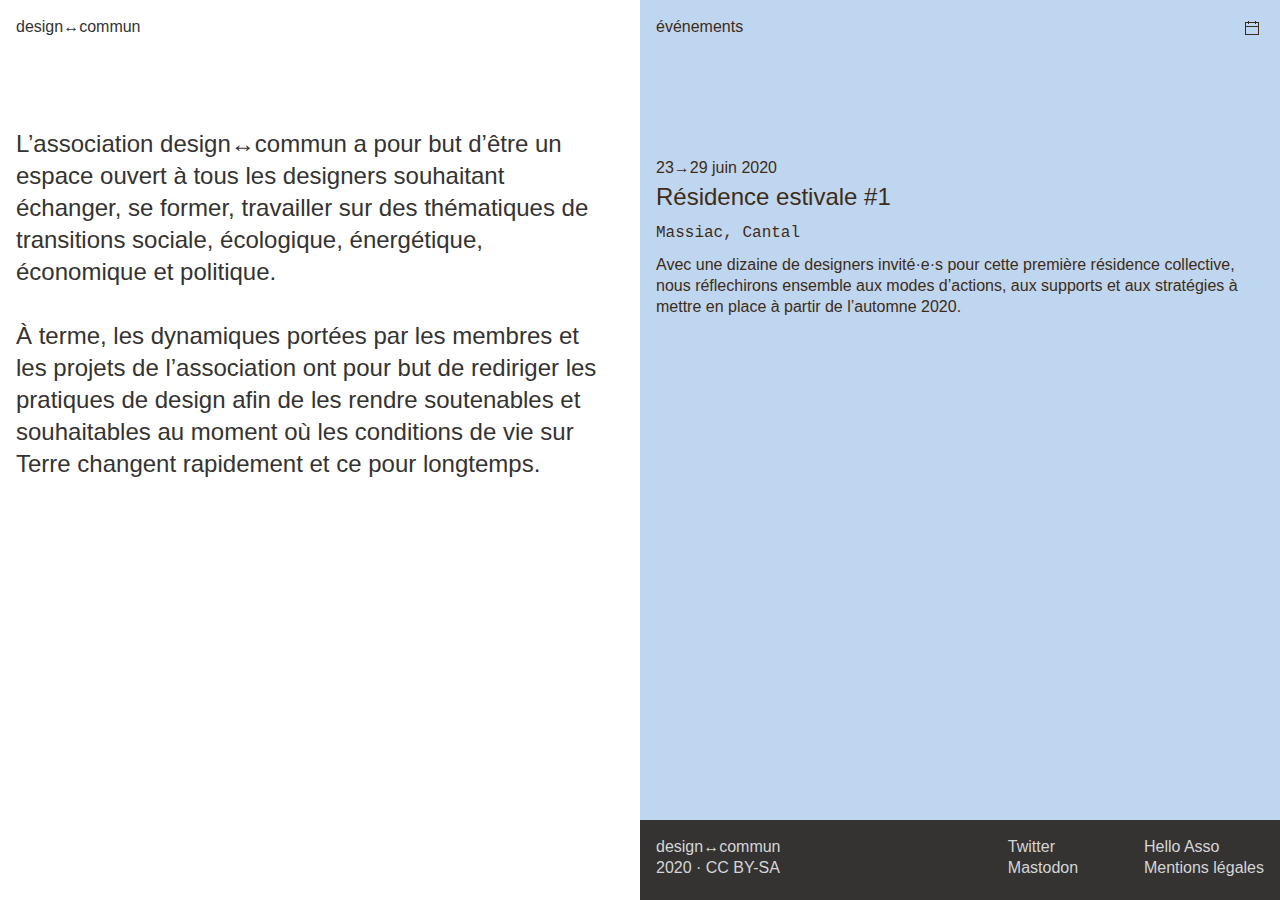
==== index.html @ 3187ff62 "Fix event microdata" ====
<!DOCTYPE html>
<html lang="fr">
	<head>
		<meta charset="UTF-8" />
		<meta name=viewport content="width=device-width, initial-scale=1">
		<title>design↔commun</title>
		<meta name="keywords" content="design, commun, transition, anthropocene" />
		<meta name="description" content="L’association design↔commun a pour but d’être un espace ouvert à tous les designers souhaitant échanger, se former, travailler sur des thématiques de transitions sociale, écologique, énergétique, économique et politique.">
		<meta name="robots" content="index,follow,noodp">

		<meta name="theme-color" content="#ffffff">
		<link rel="icon" href="favicon.svg">
		<link rel="shortcut icon" href="favicon.ico">
		<link rel="mask-icon" href="mask-icon.svg" color="#000000">
		<link rel="apple-touch-icon" href="/assets/favicons/apple-touch-icon.png">
		<link rel="icon" type="image/png" sizes="32x32" href="/assets/favicons/favicon-32x32.png">
		<link rel="icon" type="image/png" sizes="16x16" href="/assets/favicons/favicon-16x16.png">
		<link rel="mask-icon" href="/assets/favicons/safari-pinned-tab.svg" color="#000000">
		<link rel="manifest" href="manifest.json">

		<meta property="og:title" content="design↔commun">
		<meta property="og:type" content="website">
		<meta property="og:site_name" content="design↔commun">
		<meta property="og:description" content="L’association design↔commun a pour but d’être un espace ouvert à tous les designers souhaitant échanger, se former, travailler sur des thématiques de transitions sociale, écologique, énergétique, économique et politique.">
		<meta property="og:url" content="http://designcommun.fr">
		<meta property="og:image" content="/assets/img/design-commun-logo-white-square.png">
		<meta property="og:image:type" content="image/png" />
		<meta property="og:image:width" content="512" />
		<meta property="og:image:height" content="512" />
		<meta property="og:image:alt" content="Logo">
		<meta name="twitter:card" content="summary">
		<meta name="twitter:title" content="design↔commun">
		<meta name="twitter:description" content="L’association design↔commun a pour but d’être un espace ouvert à tous les designers souhaitant échanger, se former, travailler sur des thématiques de transitions sociale, écologique, énergétique, économique et politique.">
		<meta name="twitter:image" content="/assets/img/design-commun-logo-white-square.png">
		<meta name="twitter:image:alt" content="Logo">
			
		<link rel='stylesheet' href='assets/css/styles.css'/>
	
	</head>

	<body id="home">

		<div class="container">
			
			<div id="intro">
				<header role="banner">
					<nav role="navigation">
						<h1><a href="index.html">design↔commun</a></h1>
					</nav>
				</header>

				<section>
					<p>L’association design↔commun a pour but d’être un espace ouvert à tous les designers souhaitant échanger, se former, travailler sur des thématiques de transitions sociale, écologique, énergétique, économique et politique.</p>
					<p>À terme, les dynamiques portées par les membres et les projets de l’association ont pour but de rediriger les pratiques de design afin de les rendre soutenables et souhaitables au moment où les conditions de vie sur Terre changent rapidement et ce pour longtemps.</p>
					<!--<a class="btn" href="https://www.helloasso.com/associations/design-commun">Rejoindre l’association</a>-->
				</section>
			</div>

			<main role="main">
				
				<section id="events" class="section">
					<header>
						<h2>événements</h2>
						<svg aria-hidden="true" width="24" height="24" viewBox="0 0 24 24" fill="none" xmlns="http://www.w3.org/2000/svg">
							<path fill-rule="evenodd" clip-rule="evenodd" d="M6 10H18V7H6V10ZM18 11H6V18H18V11ZM5 11V10V7V6H6H18H19V7V10V11V18V19H18H6H5V18V11Z" fill="currentColor"/>
							<rect x="8" y="5" width="1" height="3" fill="currentColor"/>
							<rect x="15" y="5" width="1" height="3" fill="currentColor"/>
						</svg>
					</header>

					<article class="event" itemscope itemtype="http://schema.org/Event">
						<header>
							<h3 class="event__title" itemprop="name">Résidence estivale #1</h3>
							<span aria-label="Date : du" class="event__date">
								<time datetime="2020-06-23">23</time><span aria-label="au">→</span><time datetime="2020-06-29">29 juin 2020</time>
								<meta itemprop="startDate" content="2020-06-23" />
								<meta itemprop="endDate" content="2020-06-29" />
							</span> <br>
						</header>
						<p class="event__location" aria-label="Lieu" itemprop="location" itemscope itemtype="http://schema.org/Place">
							<span itemprop="address" itemscope itemtype="http://schema.org/PostalAddress">
								<span itemprop="addressLocality">Massiac</span>, <span itemprop="addressRegion">Cantal</span>
								<meta itemprop="postalCode" content="15500" />
								<meta itemprop="addressCountry" content="France" />
							</span>
						</p>
						<p class="event__description" itemprop="description">Avec une dizaine de designers invité·e·s pour cette première résidence collective, nous réflechirons ensemble aux modes d’actions, aux supports et aux stratégies à mettre en place à partir de l’automne 2020.</p>
					</article>
				</section>

				<footer role="contentinfo">
					<p>design↔commun <br>2020 · <a href="https://creativecommons.org/licenses/by-sa/4.0/deed.fr"><abbr title="Attribution - Partage dans les Mêmes Conditions">CC BY-SA</abbr></a></p>
					<ul>
						<li><a href="https://twitter.com/designcommun">Twitter</a></li>
				<li><a href="https://mastodon.design/designcommun">Mastodon</a></li>
						<li><a href="https://www.helloasso.com/associations/design-commun">Hello Asso</a></li>
						<li><a href="mentions-legales.html">Mentions légales</a></li>
					</ul>
				</footer>

			</main>

		</div>
	
		<script type="application/ld+json">
		{
			"@context": "http://schema.org",
			"@type": "Organization",
			"name": "design↔commun",
			"url": "http://designcommun.fr",
			"address": {
				"@type": "PostalAddress",
				"addressLocality": "Les Lilas, France",
				"postalCode": "93260",
				"streetAddress": "21 rue Jules David"
			},
			"founder": [
				{
					"@type": "Person",
					"name": "Gauthier Roussilhe"
				},
				{
					"@type": "Person",
					"name": "Timothée Goguely"
				}
			],
			"foundingDate": "2020"
		}
		</script>
	</body>

</html>
---- assets/css/styles.css ----
/* Variables */
:root {
  --color-gray-light: #D5D6D7;
  --color-gray-dark: #343332;
  --color-30-dark: #402B17;
  --color-210-light: #BED6EF;
}

* {
  box-sizing: border-box;
}

html, body {
  position: relative;
  height: 100%;
  max-width: 100vw;
  overflow-x: hidden;
  font-size: 1rem;
}

body {
  background-color: #fff;
  color: var(--color-gray-dark);
	font-family: "Arial", sans-serif;
  -webkit-font-smoothing: antialiased;
  -moz-osx-font-smoothing: grayscale;
  line-height: 1.333;
  margin: 0;
}

::-moz-selection {
  color: #fff;
  background: var(--color-gray-dark);
}
::selection {
  color: #fff;
  background: var(--color-gray-dark);
}

/* Headings */
h1, h2, h3, h4, h5, h6 {
  font-weight: normal;
  font-size: 1.5rem;
  margin: 1.333rem 0;
}

/* Links */
a {
  text-decoration: none;
  color: inherit;
}

abbr {
  text-decoration: none;
}

/* Buttons */
.btn {
  display: inline-block;
  margin: 1.333rem 0;
  padding: 0.5em 1em;
  height: 2.5em;
  border: 1px solid var(--color-gray-light);
  border-radius: 0.125em;
}
.btn:hover,
.btn:focus {
  border-color: var(--color-gray-dark);
}
.btn:active {
  border-color: #000;
}

/* Paragaphs */
p {
  font-size: 1rem;
  margin: 1.333em 0;
  max-width: 40em;
}

/* Container */
.container {
  display: flex;
  flex-direction: column;
  min-height: 100%;
}
.container > * {
  flex-grow: 1;
}

/* Header */
header[role="banner"] {
  padding: 1rem;
}
header[role="banner"], 
section > header {
  height: 3rem;
  margin-bottom: 4rem;
}
header[role="banner"] nav a,
header[role="banner"] nav h1 {
  font-size: 1rem;
  margin: 0;
}
/* Intro */
#intro section {
  padding: 1rem;
}
#intro p {
  font-size: 1.5rem;
  max-width: 37.5rem;
}

/* Main */
main {
  position: relative;
}

/* Home */
#home main {
  color: var(--color-30-dark);
  background: var(--color-210-light);
}

/* Sections */
section > :first-child {
  margin-top: 0;
}
.section {
  padding: 1rem 1rem 6rem;
}
.section header {
  display: flex;
  justify-content: space-between;
}
.section header h2 {
  font-size: 1rem;
  margin-top: 0;
}
.section h3 {
  margin-bottom: 0;
}
.section h3 + p {
  margin-top: 0.5rem;
}

/* Events section */
#events ::-moz-selection {
  color: var(--color-210-light);
  background: var(--color-30-dark);
}
#events ::selection {
  color: var(--color-210-light);
  background: var(--color-30-dark);
}
#events {
  color: var(--color-30-dark);
  background: var(--color-210-light);
}
.event header {
  display: flex;
  flex-direction: column-reverse;
}
.event__date {
  display: inline-block;
  padding-top: 0.5rem;
  margin-top: 0;
  margin-bottom: 0.1666rem;
}
.event__title {
  margin-top: 0;
}
.event__location {
  font-family: "Courier", monospace;
  margin: 0.6rem 0 0.6rem;
}
.event__description {
  margin-top: 0.6rem;
}
.event p {
  max-width: 37.5rem;
}

/* Footer */
footer[role="contentinfo"] {
  background: var(--color-gray-dark);
  color: var(--color-gray-light);
  padding: 1rem;
  display: flex;
  justify-content: space-between;
  height: 5rem;
}
footer[role="contentinfo"] > * {
  font-size: 1rem;
  margin: 0;
}
footer[role="contentinfo"] ul {
  -webkit-columns: 2;
  columns: 2;
}
footer[role="contentinfo"] ul > li {
  display: block;
  padding: 0;
}
footer[role="contentinfo"] ::-moz-selection {
  color: var(--color-gray-dark);
  background: #fff;
}
footer[role="contentinfo"] ::selection {
  color: var(--color-gray-dark);
  background: #fff;
}

/* Media queries */
@media (min-width: 64rem) {
  .container {
    flex-direction: row;
  }
  .container > * {
    width: 50%;
    flex-basis: 50%;
  }
  #home footer[role="contentinfo"] {
    position: absolute;
    left: 0;
    right: 0;
    bottom: 0;
  }
}
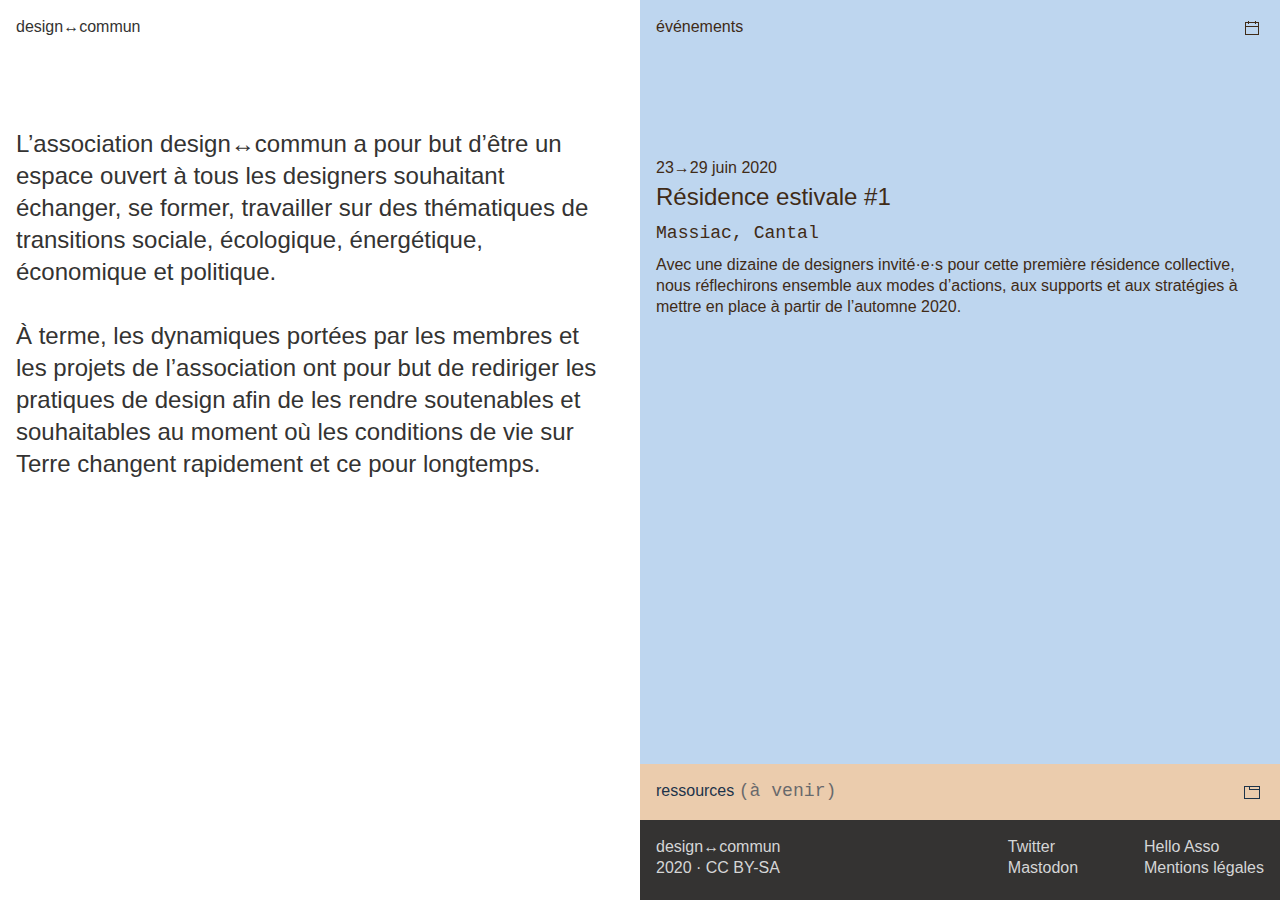
==== commit 22671f56: "Add ressources section" ====
--- a/index.html
+++ b/index.html
@@ -58,35 +58,48 @@
 
 			<main role="main">
 				
-				<section id="events" class="section">
-					<header>
-						<h2>événements</h2>
-						<svg aria-hidden="true" width="24" height="24" viewBox="0 0 24 24" fill="none" xmlns="http://www.w3.org/2000/svg">
-							<path fill-rule="evenodd" clip-rule="evenodd" d="M6 10H18V7H6V10ZM18 11H6V18H18V11ZM5 11V10V7V6H6H18H19V7V10V11V18V19H18H6H5V18V11Z" fill="currentColor"/>
-							<rect x="8" y="5" width="1" height="3" fill="currentColor"/>
-							<rect x="15" y="5" width="1" height="3" fill="currentColor"/>
-						</svg>
-					</header>
+				<div class="sections">
+					<section id="events" class="section">
+						<header>
+							<svg aria-hidden="true" width="24" height="24" viewBox="0 0 24 24" fill="none" xmlns="http://www.w3.org/2000/svg">
+								<path fill-rule="evenodd" clip-rule="evenodd" d="M6 10H18V7H6V10ZM18 11H6V18H18V11ZM5 11V10V7V6H6H18H19V7V10V11V18V19H18H6H5V18V11Z" fill="currentColor"/>
+								<rect x="8" y="5" width="1" height="3" fill="currentColor"/>
+								<rect x="15" y="5" width="1" height="3" fill="currentColor"/>
+							</svg>
+							<h2>événements</h2>
+						</header>
 
-					<article class="event" itemscope itemtype="http://schema.org/Event">
+						<article class="event" itemscope itemtype="http://schema.org/Event">
+							<header>
+								<h3 class="event__title" itemprop="name">Résidence estivale #1</h3>
+								<span aria-label="Date : du" class="event__date">
+									<time datetime="2020-06-23">23</time><span aria-label="au">→</span><time datetime="2020-06-29">29 juin 2020</time>
+									<meta itemprop="startDate" content="2020-06-23" />
+									<meta itemprop="endDate" content="2020-06-29" />
+								</span> <br>
+							</header>
+							<p class="event__location mono" aria-label="Lieu" itemprop="location" itemscope itemtype="http://schema.org/Place">
+								<span itemprop="address" itemscope itemtype="http://schema.org/PostalAddress">
+									<span itemprop="addressLocality">Massiac</span>, <span itemprop="addressRegion">Cantal</span>
+									<meta itemprop="postalCode" content="15500" />
+									<meta itemprop="addressCountry" content="France" />
+								</span>
+							</p>
+							<p class="event__description" itemprop="description">Avec une dizaine de designers invité·e·s pour cette première résidence collective, nous réflechirons ensemble aux modes d’actions, aux supports et aux stratégies à mettre en place à partir de l’automne 2020.</p>
+						</article>
+					</section>
+
+					<section id="ressources" class="section">
 						<header>
-							<h3 class="event__title" itemprop="name">Résidence estivale #1</h3>
-							<span aria-label="Date : du" class="event__date">
-								<time datetime="2020-06-23">23</time><span aria-label="au">→</span><time datetime="2020-06-29">29 juin 2020</time>
-								<meta itemprop="startDate" content="2020-06-23" />
-								<meta itemprop="endDate" content="2020-06-29" />
-							</span> <br>
+							<svg aria-hidden="true" width="24" height="24" viewBox="0 0 24 24" fill="none" xmlns="http://www.w3.org/2000/svg">
+								<path fill-rule="evenodd" clip-rule="evenodd" d="M10 7H19V9H11H10V8V7ZM9 7H5V18H19V10H10H9V9V7ZM10 6H19H20V7V9V10V18V19H19H5H4V18V7V6H5H9H10Z" fill="currentColor"/>
+							</svg>
+							<div>
+								<h2>ressources</h2> <span class="mono disabled">(à venir)</span>
+							</div>
 						</header>
-						<p class="event__location" aria-label="Lieu" itemprop="location" itemscope itemtype="http://schema.org/Place">
-							<span itemprop="address" itemscope itemtype="http://schema.org/PostalAddress">
-								<span itemprop="addressLocality">Massiac</span>, <span itemprop="addressRegion">Cantal</span>
-								<meta itemprop="postalCode" content="15500" />
-								<meta itemprop="addressCountry" content="France" />
-							</span>
-						</p>
-						<p class="event__description" itemprop="description">Avec une dizaine de designers invité·e·s pour cette première résidence collective, nous réflechirons ensemble aux modes d’actions, aux supports et aux stratégies à mettre en place à partir de l’automne 2020.</p>
-					</article>
-				</section>
+					</section>
+				</div>
 
 				<footer role="contentinfo">
 					<p>design↔commun <br>2020 · <a href="https://creativecommons.org/licenses/by-sa/4.0/deed.fr"><abbr title="Attribution - Partage dans les Mêmes Conditions">CC BY-SA</abbr></a></p>
--- a/assets/css/styles.css
+++ b/assets/css/styles.css
@@ -2,8 +2,10 @@
 :root {
   --color-gray-light: #D5D6D7;
   --color-gray-dark: #343332;
+  --color-30-light: #EBCCAD;
   --color-30-dark: #402B17;
   --color-210-light: #BED6EF;
+  --color-210-dark: #1D3349;
 }
 
 * {
@@ -35,6 +37,15 @@
 ::selection {
   color: #fff;
   background: var(--color-gray-dark);
+}
+
+.mono {
+  font-family: "Courier", monospace;
+  font-size: 113%;
+  line-height: 1.175;
+}
+.disabled {
+  opacity: 0.64;
 }
 
 /* Headings */
@@ -92,10 +103,9 @@
 header[role="banner"] {
   padding: 1rem;
 }
-header[role="banner"], 
-section > header {
-  height: 3rem;
-  margin-bottom: 4rem;
+header[role="banner"] {
+  height: 3.5rem;
+  margin-bottom: 3.5rem;
 }
 header[role="banner"] nav a,
 header[role="banner"] nav h1 {
@@ -127,15 +137,16 @@
   margin-top: 0;
 }
 .section {
-  padding: 1rem 1rem 6rem;
+  padding: 1rem;
 }
 .section header {
   display: flex;
+  flex-direction: row-reverse;
   justify-content: space-between;
 }
 .section header h2 {
   font-size: 1rem;
-  margin-top: 0;
+  margin: 0;
 }
 .section h3 {
   margin-bottom: 0;
@@ -156,6 +167,9 @@
 #events {
   color: var(--color-30-dark);
   background: var(--color-210-light);
+}
+#events > header {
+  margin-bottom: 5.5rem;
 }
 .event header {
   display: flex;
@@ -171,7 +185,6 @@
   margin-top: 0;
 }
 .event__location {
-  font-family: "Courier", monospace;
   margin: 0.6rem 0 0.6rem;
 }
 .event__description {
@@ -179,6 +192,26 @@
 }
 .event p {
   max-width: 37.5rem;
+}
+
+/* Ressources section */
+#ressources ::-moz-selection {
+  color: var(--color-30-light);
+  background: var(--color-210-dark);
+}
+#ressources ::selection {
+  color: var(--color-30-light);
+  background: var(--color-210-dark);
+}
+#ressources {
+  color: var(--color-210-dark);
+  background: var(--color-30-light);
+}
+#ressources {
+  max-height: 3.5rem;
+}
+#ressources h2 {
+  display: inline-block;
 }
 
 /* Footer */
@@ -219,6 +252,15 @@
   .container > * {
     width: 50%;
     flex-basis: 50%;
+  }
+  .sections {
+    height: calc(100vh - 5rem);
+  }
+  #ressources {
+    position: absolute;
+    left: 0;
+    right: 0;
+    bottom: 5rem;
   }
   #home footer[role="contentinfo"] {
     position: absolute;
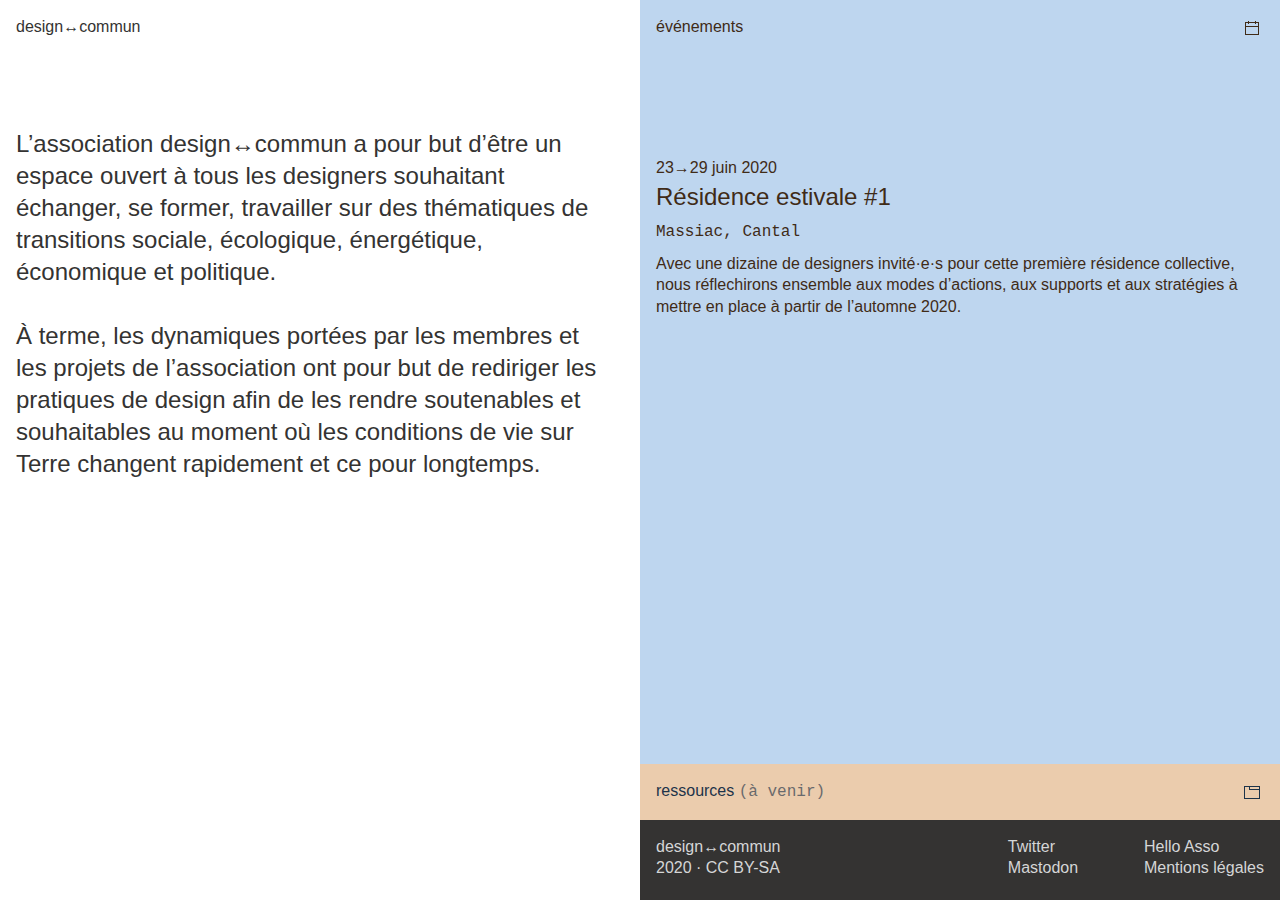
==== commit 47b5bd3a: "Update Mastodon link" ====
--- a/index.html
+++ b/index.html
@@ -12,10 +12,10 @@
 		<link rel="icon" href="favicon.svg">
 		<link rel="shortcut icon" href="favicon.ico">
 		<link rel="mask-icon" href="mask-icon.svg" color="#000000">
-		<link rel="apple-touch-icon" href="/assets/favicons/apple-touch-icon.png">
-		<link rel="icon" type="image/png" sizes="32x32" href="/assets/favicons/favicon-32x32.png">
-		<link rel="icon" type="image/png" sizes="16x16" href="/assets/favicons/favicon-16x16.png">
-		<link rel="mask-icon" href="/assets/favicons/safari-pinned-tab.svg" color="#000000">
+		<link rel="apple-touch-icon" href="assets/favicons/apple-touch-icon.png">
+		<link rel="icon" type="image/png" sizes="32x32" href="assets/favicons/favicon-32x32.png">
+		<link rel="icon" type="image/png" sizes="16x16" href="assets/favicons/favicon-16x16.png">
+		<link rel="mask-icon" href="assets/favicons/safari-pinned-tab.svg" color="#000000">
 		<link rel="manifest" href="manifest.json">
 
 		<meta property="og:title" content="design↔commun">
@@ -23,7 +23,7 @@
 		<meta property="og:site_name" content="design↔commun">
 		<meta property="og:description" content="L’association design↔commun a pour but d’être un espace ouvert à tous les designers souhaitant échanger, se former, travailler sur des thématiques de transitions sociale, écologique, énergétique, économique et politique.">
 		<meta property="og:url" content="http://designcommun.fr">
-		<meta property="og:image" content="/assets/img/design-commun-logo-white-square.png">
+		<meta property="og:image" content="assets/img/design-commun-logo-white-square.png">
 		<meta property="og:image:type" content="image/png" />
 		<meta property="og:image:width" content="512" />
 		<meta property="og:image:height" content="512" />
@@ -31,7 +31,7 @@
 		<meta name="twitter:card" content="summary">
 		<meta name="twitter:title" content="design↔commun">
 		<meta name="twitter:description" content="L’association design↔commun a pour but d’être un espace ouvert à tous les designers souhaitant échanger, se former, travailler sur des thématiques de transitions sociale, écologique, énergétique, économique et politique.">
-		<meta name="twitter:image" content="/assets/img/design-commun-logo-white-square.png">
+		<meta name="twitter:image" content="assets/img/design-commun-logo-white-square.png">
 		<meta name="twitter:image:alt" content="Logo">
 			
 		<link rel='stylesheet' href='assets/css/styles.css'/>
@@ -105,7 +105,7 @@
 					<p>design↔commun <br>2020 · <a href="https://creativecommons.org/licenses/by-sa/4.0/deed.fr"><abbr title="Attribution - Partage dans les Mêmes Conditions">CC BY-SA</abbr></a></p>
 					<ul>
 						<li><a href="https://twitter.com/designcommun">Twitter</a></li>
-				<li><a href="https://mastodon.design/designcommun">Mastodon</a></li>
+						<li><a rel="me" href="https://mastodon.design/@designcommun">Mastodon</a></li>
 						<li><a href="https://www.helloasso.com/associations/design-commun">Hello Asso</a></li>
 						<li><a href="mentions-legales.html">Mentions légales</a></li>
 					</ul>
@@ -116,29 +116,34 @@
 		</div>
 	
 		<script type="application/ld+json">
-		{
-			"@context": "http://schema.org",
-			"@type": "Organization",
-			"name": "design↔commun",
-			"url": "http://designcommun.fr",
-			"address": {
-				"@type": "PostalAddress",
-				"addressLocality": "Les Lilas, France",
-				"postalCode": "93260",
-				"streetAddress": "21 rue Jules David"
-			},
-			"founder": [
-				{
-					"@type": "Person",
-					"name": "Gauthier Roussilhe"
+			{
+				"@context": "http://schema.org",
+				"@type": "Organization",
+				"name": "design↔commun",
+				"legalName": "Design Commun",
+				"url": "http://designcommun.fr",
+				"sameAs": "hyper://42b128669a2b4af7db1e2ca214da4f6429ed5bdbdd0b8697a700144f6002a941/index.html",
+				"logo": "http://designcommun.fr/assets/img/design-commun-logo-white-square.png",
+				"address": {
+				  "@type": "PostalAddress",
+					"addressLocality": "Les Lilas, France",
+					"postalCode": "93260",
+					"streetAddress": "21 rue Jules David"
 				},
-				{
-					"@type": "Person",
-					"name": "Timothée Goguely"
-				}
-			],
-			"foundingDate": "2020"
-		}
+				"founder": [
+					{
+						"@type": "Person",
+						"name": "Gauthier Roussilhe",
+						"url": "http://gauthierroussilhe.com/fr"
+					},
+					{
+						"@type": "Person",
+						"name": "Timothée Goguely",
+						"url": "https://timothee.goguely.com/"
+					}
+				],
+				"foundingDate": "2020-02"
+			}
 		</script>
 	</body>
 
--- a/assets/css/styles.css
+++ b/assets/css/styles.css
@@ -41,8 +41,6 @@
 
 .mono {
   font-family: "Courier", monospace;
-  font-size: 113%;
-  line-height: 1.175;
 }
 .disabled {
   opacity: 0.64;
@@ -129,7 +127,7 @@
 /* Home */
 #home main {
   color: var(--color-30-dark);
-  background: var(--color-210-light);
+  background: var(--color-gray-dark);
 }
 
 /* Sections */
@@ -185,7 +183,7 @@
   margin-top: 0;
 }
 .event__location {
-  margin: 0.6rem 0 0.6rem;
+  margin: 0.55rem 0;
 }
 .event__description {
   margin-top: 0.6rem;
@@ -245,7 +243,10 @@
 }
 
 /* Media queries */
-@media (min-width: 64rem) {
+@media (min-width: 48rem) {
+  #home main {
+    background: var(--color-210-light);
+  }
   .container {
     flex-direction: row;
   }
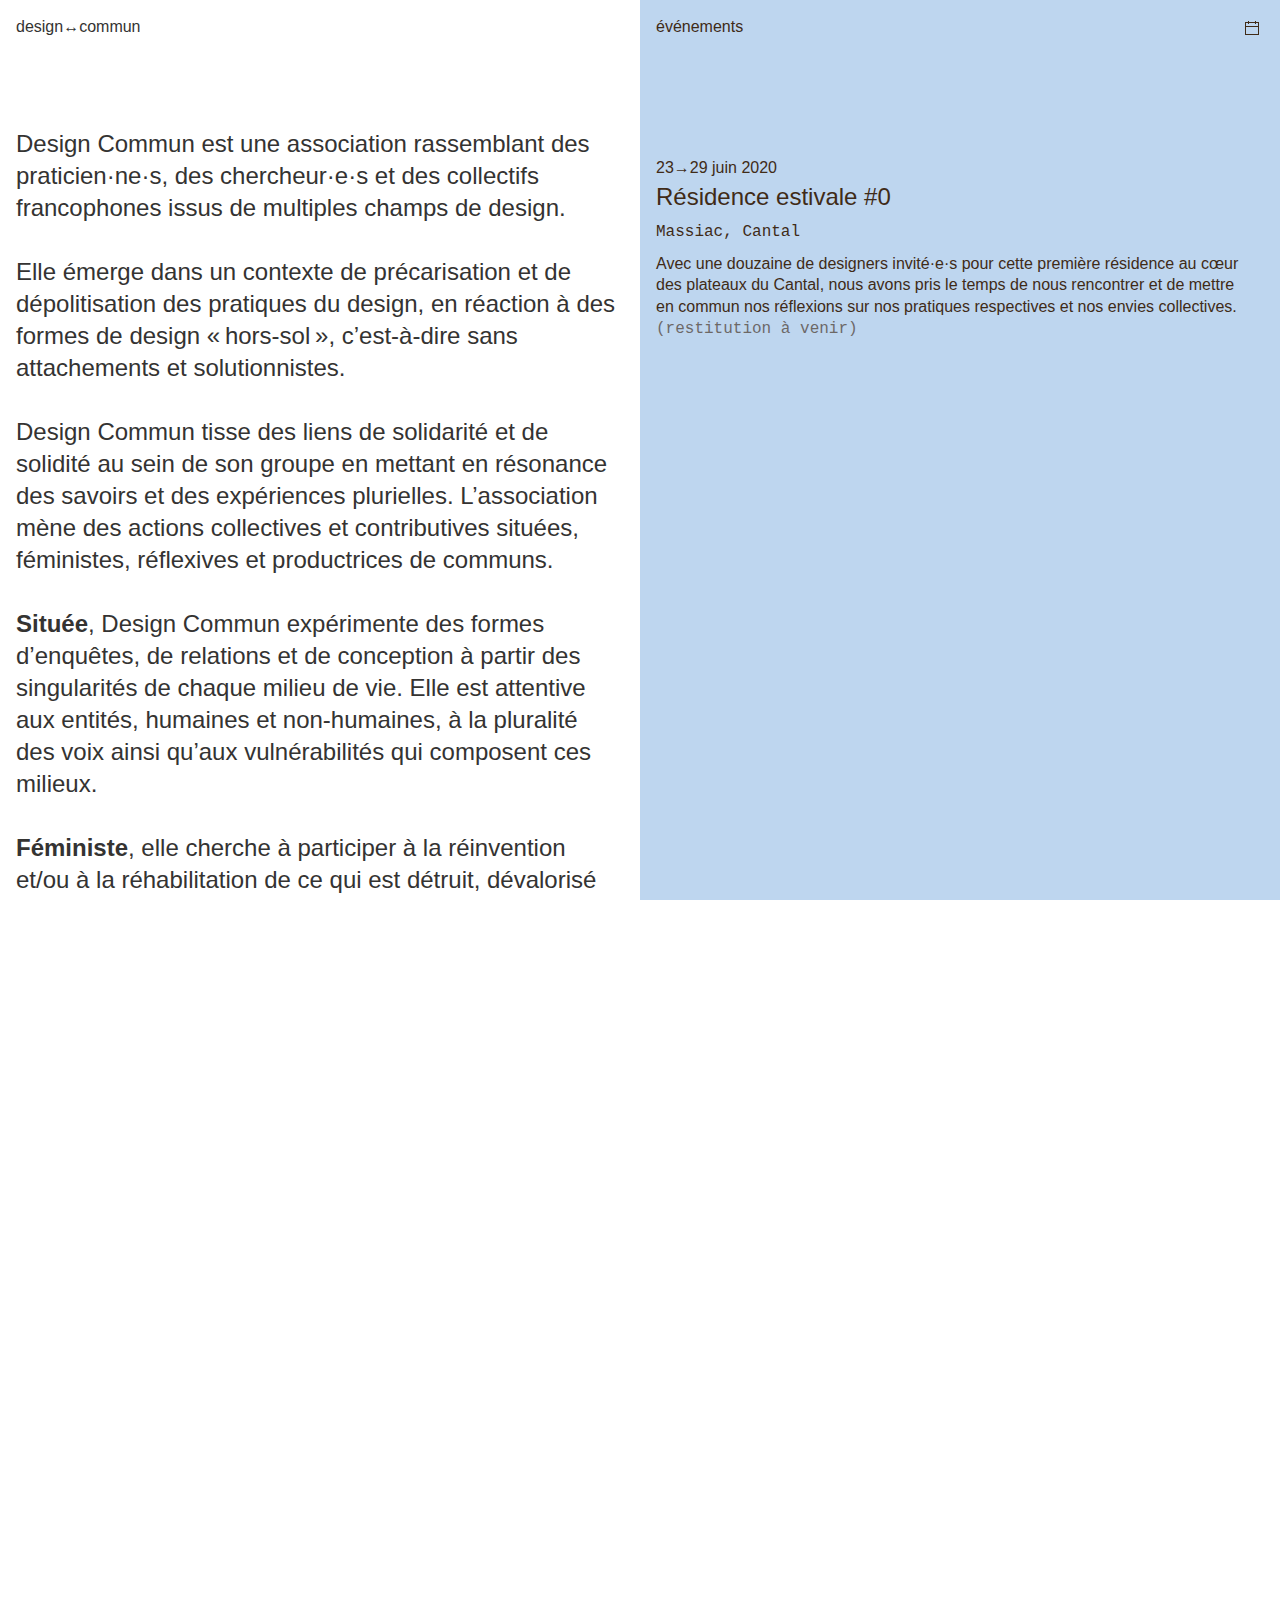
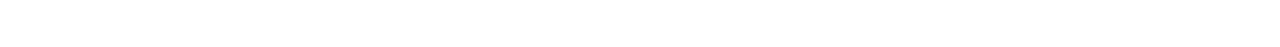
==== commit ff220e43: "Update intro and description" ====
--- a/index.html
+++ b/index.html
@@ -5,7 +5,7 @@
 		<meta name=viewport content="width=device-width, initial-scale=1">
 		<title>design↔commun</title>
 		<meta name="keywords" content="design, commun, transition, anthropocene" />
-		<meta name="description" content="L’association design↔commun a pour but d’être un espace ouvert à tous les designers souhaitant échanger, se former, travailler sur des thématiques de transitions sociale, écologique, énergétique, économique et politique.">
+		<meta name="description" content="Redéfinir les cadres d’intervention du design dans les limites planétaires et des écosystèmes, et pluraliser les savoirs, imaginaires et pratiques.">
 		<meta name="robots" content="index,follow,noodp">
 
 		<meta name="theme-color" content="#ffffff">
@@ -21,7 +21,7 @@
 		<meta property="og:title" content="design↔commun">
 		<meta property="og:type" content="website">
 		<meta property="og:site_name" content="design↔commun">
-		<meta property="og:description" content="L’association design↔commun a pour but d’être un espace ouvert à tous les designers souhaitant échanger, se former, travailler sur des thématiques de transitions sociale, écologique, énergétique, économique et politique.">
+		<meta property="og:description" content="Redéfinir les cadres d’intervention du design dans les limites planétaires et des écosystèmes, et pluraliser les savoirs, imaginaires et pratiques.">
 		<meta property="og:url" content="http://designcommun.fr">
 		<meta property="og:image" content="assets/img/design-commun-logo-white-square.png">
 		<meta property="og:image:type" content="image/png" />
@@ -30,7 +30,7 @@
 		<meta property="og:image:alt" content="Logo">
 		<meta name="twitter:card" content="summary">
 		<meta name="twitter:title" content="design↔commun">
-		<meta name="twitter:description" content="L’association design↔commun a pour but d’être un espace ouvert à tous les designers souhaitant échanger, se former, travailler sur des thématiques de transitions sociale, écologique, énergétique, économique et politique.">
+		<meta name="twitter:description" content="Redéfinir les cadres d’intervention du design dans les limites planétaires et des écosystèmes, et pluraliser les savoirs, imaginaires et pratiques.">
 		<meta name="twitter:image" content="assets/img/design-commun-logo-white-square.png">
 		<meta name="twitter:image:alt" content="Logo">
 			
@@ -50,9 +50,14 @@
 				</header>
 
 				<section>
-					<p>L’association design↔commun a pour but d’être un espace ouvert à tous les designers souhaitant échanger, se former, travailler sur des thématiques de transitions sociale, écologique, énergétique, économique et politique.</p>
-					<p>À terme, les dynamiques portées par les membres et les projets de l’association ont pour but de rediriger les pratiques de design afin de les rendre soutenables et souhaitables au moment où les conditions de vie sur Terre changent rapidement et ce pour longtemps.</p>
-					<!--<a class="btn" href="https://www.helloasso.com/associations/design-commun">Rejoindre l’association</a>-->
+					<p>Design Commun est une association rassemblant des praticien·ne·s, des chercheur·e·s et des collectifs francophones issus de multiples champs de design.</p>
+					<p>Elle émerge dans un contexte de précarisation et de dépolitisation des pratiques du design, en réaction à des formes de design «&#8239;hors-sol&#8239;», c’est-à-dire sans attachements et solutionnistes.</p>
+					<p>Design Commun tisse des liens de solidarité et de solidité au sein de son groupe en mettant en résonance des savoirs et des expériences plurielles. L’association mène des actions collectives et contributives situées, féministes, réflexives et productrices de communs.</p>
+					<p><a href="#située"><strong id="située">Située</strong></a>, Design Commun expérimente des formes d’enquêtes, de relations et de conception à partir des singularités de chaque milieu de vie. Elle est attentive aux entités, humaines et non-humaines, à la pluralité des voix ainsi qu’aux vulnérabilités qui composent ces milieux.</p>
+					<p><a href="#féministe"><strong id="féministe">Féministe</strong></a>, elle cherche à participer à la réinvention et/ou à la réhabilitation de ce qui est détruit, dévalorisé ou discrédité, à travers des processus émancipateurs de partage, d’écoute et de mise en visibilité.</p>
+					<p><a href="#réflexive"><strong id="réflexive">Réflexive</strong></a>, elle adopte une posture visant à réinterroger les modèles et les cadres sociaux, politiques, économiques, techniques et juridiques au sein desquels s’exerce le design.</p>
+					<p><a href="#productrice-de-communs"><strong id="productrice-de-communs">Productrice de communs</strong></a>, elle ouvre et partage des savoirs et des outils dans une logique de mutualisation. Dans une perspective dépassant la simple coopération, elle affirme la volonté d’agir et de créer ensemble comme projet social.</p>
+					<p>Design Commun mobilise et met en dialogue de multiples pratiques de design pour opérer un double mouvement : redéfinir les cadres d’intervention du design dans les limites planétaires et des écosystèmes, et pluraliser les savoirs, imaginaires et pratiques. Au travers de ce double mouvement pourront s’envisager et s’expérimenter des vies quotidiennes conviviales et soutenables à long terme pour tou·te·s.</p>
 				</section>
 			</div>
 
@@ -71,7 +76,7 @@
 
 						<article class="event" itemscope itemtype="http://schema.org/Event">
 							<header>
-								<h3 class="event__title" itemprop="name">Résidence estivale #1</h3>
+								<h3 class="event__title" itemprop="name">Résidence estivale #0</h3>
 								<span aria-label="Date : du" class="event__date">
 									<time datetime="2020-06-23">23</time><span aria-label="au">→</span><time datetime="2020-06-29">29 juin 2020</time>
 									<meta itemprop="startDate" content="2020-06-23" />
@@ -85,7 +90,7 @@
 									<meta itemprop="addressCountry" content="France" />
 								</span>
 							</p>
-							<p class="event__description" itemprop="description">Avec une dizaine de designers invité·e·s pour cette première résidence collective, nous réflechirons ensemble aux modes d’actions, aux supports et aux stratégies à mettre en place à partir de l’automne 2020.</p>
+							<p class="event__description" itemprop="description">Avec une douzaine de designers invité·e·s pour cette première résidence au cœur des plateaux du Cantal, nous avons pris le temps de nous rencontrer et de mettre en commun nos réflexions sur nos pratiques respectives et nos envies collectives. <span class="mono disabled">(restitution à venir)</span></p>
 						</article>
 					</section>
 
@@ -121,6 +126,7 @@
 				"@type": "Organization",
 				"name": "design↔commun",
 				"legalName": "Design Commun",
+				"description": "Redéfinir les cadres d’intervention du design dans les limites planétaires et des écosystèmes, et pluraliser les savoirs, imaginaires et pratiques.",
 				"url": "http://designcommun.fr",
 				"sameAs": "hyper://42b128669a2b4af7db1e2ca214da4f6429ed5bdbdd0b8697a700144f6002a941/index.html",
 				"logo": "http://designcommun.fr/assets/img/design-commun-logo-white-square.png",
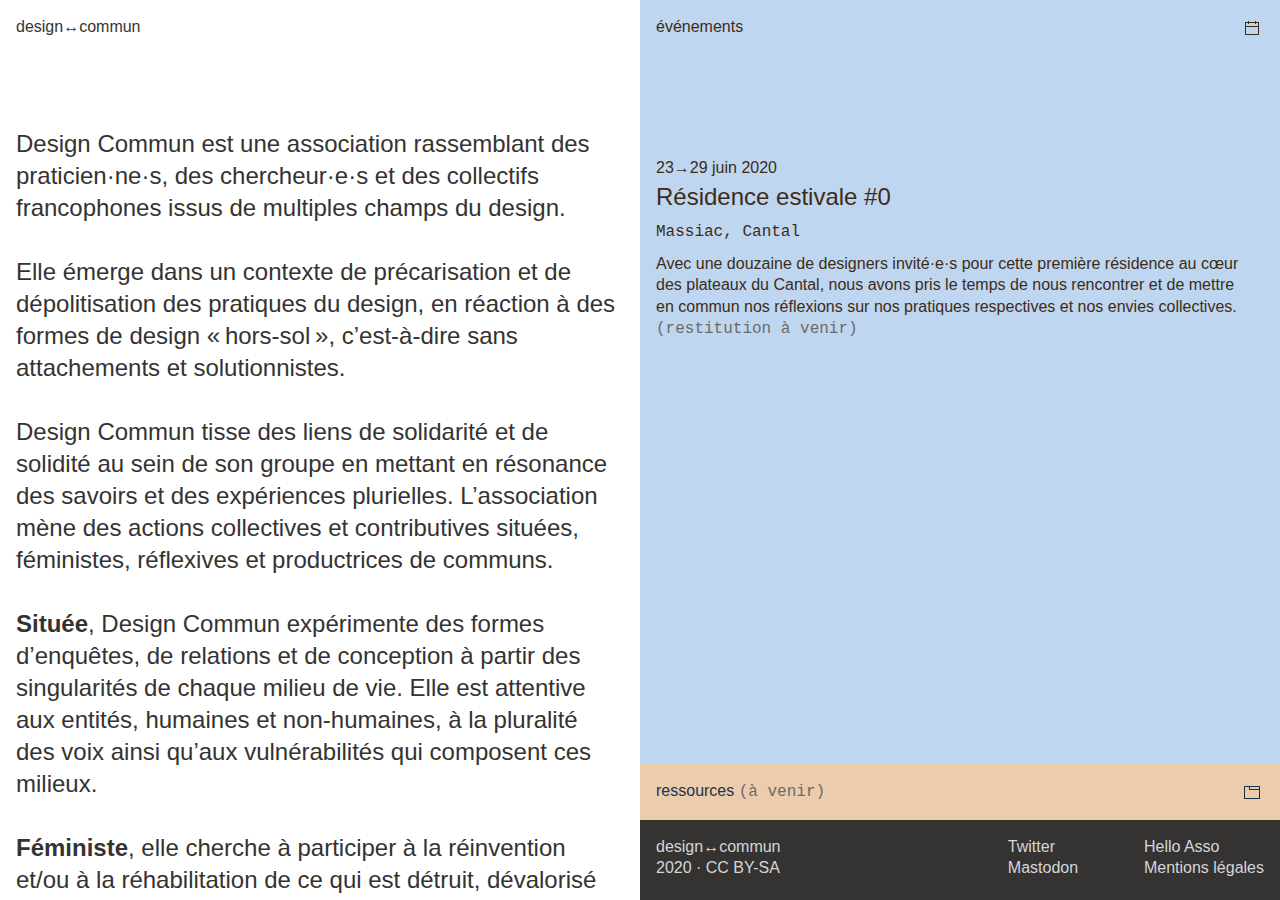
==== commit 1cdf1068: "Fix typo" ====
--- a/index.html
+++ b/index.html
@@ -50,7 +50,7 @@
 				</header>
 
 				<section>
-					<p>Design Commun est une association rassemblant des praticien·ne·s, des chercheur·e·s et des collectifs francophones issus de multiples champs de design.</p>
+					<p>Design Commun est une association rassemblant des praticien·ne·s, des chercheur·e·s et des collectifs francophones issus de multiples champs du design.</p>
 					<p>Elle émerge dans un contexte de précarisation et de dépolitisation des pratiques du design, en réaction à des formes de design «&#8239;hors-sol&#8239;», c’est-à-dire sans attachements et solutionnistes.</p>
 					<p>Design Commun tisse des liens de solidarité et de solidité au sein de son groupe en mettant en résonance des savoirs et des expériences plurielles. L’association mène des actions collectives et contributives situées, féministes, réflexives et productrices de communs.</p>
 					<p><a href="#située"><strong id="située">Située</strong></a>, Design Commun expérimente des formes d’enquêtes, de relations et de conception à partir des singularités de chaque milieu de vie. Elle est attentive aux entités, humaines et non-humaines, à la pluralité des voix ainsi qu’aux vulnérabilités qui composent ces milieux.</p>
--- a/assets/css/styles.css
+++ b/assets/css/styles.css
@@ -10,6 +10,7 @@
 
 * {
   box-sizing: border-box;
+  scroll-behavior: smooth;
 }
 
 html, body {
@@ -253,6 +254,8 @@
   .container > * {
     width: 50%;
     flex-basis: 50%;
+    max-height: 100vh;
+    overflow-y: auto;
   }
   .sections {
     height: calc(100vh - 5rem);
